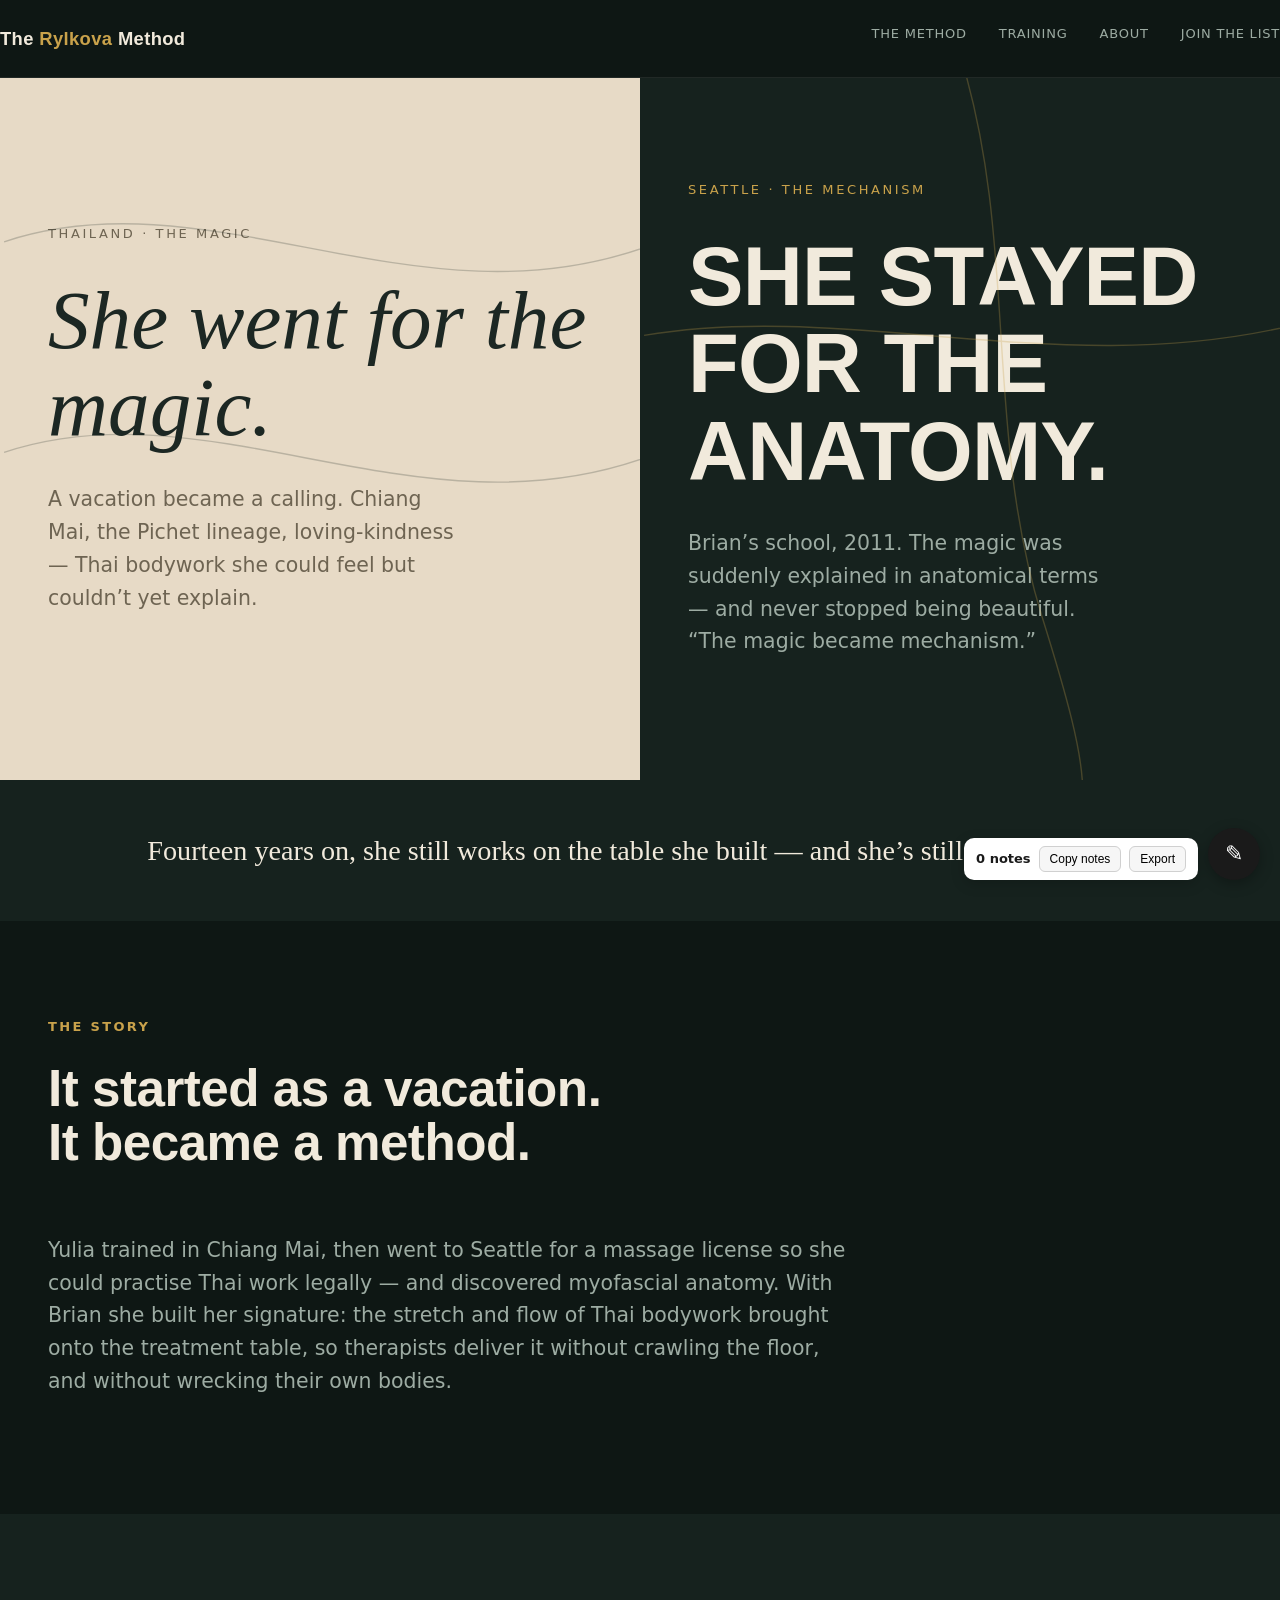
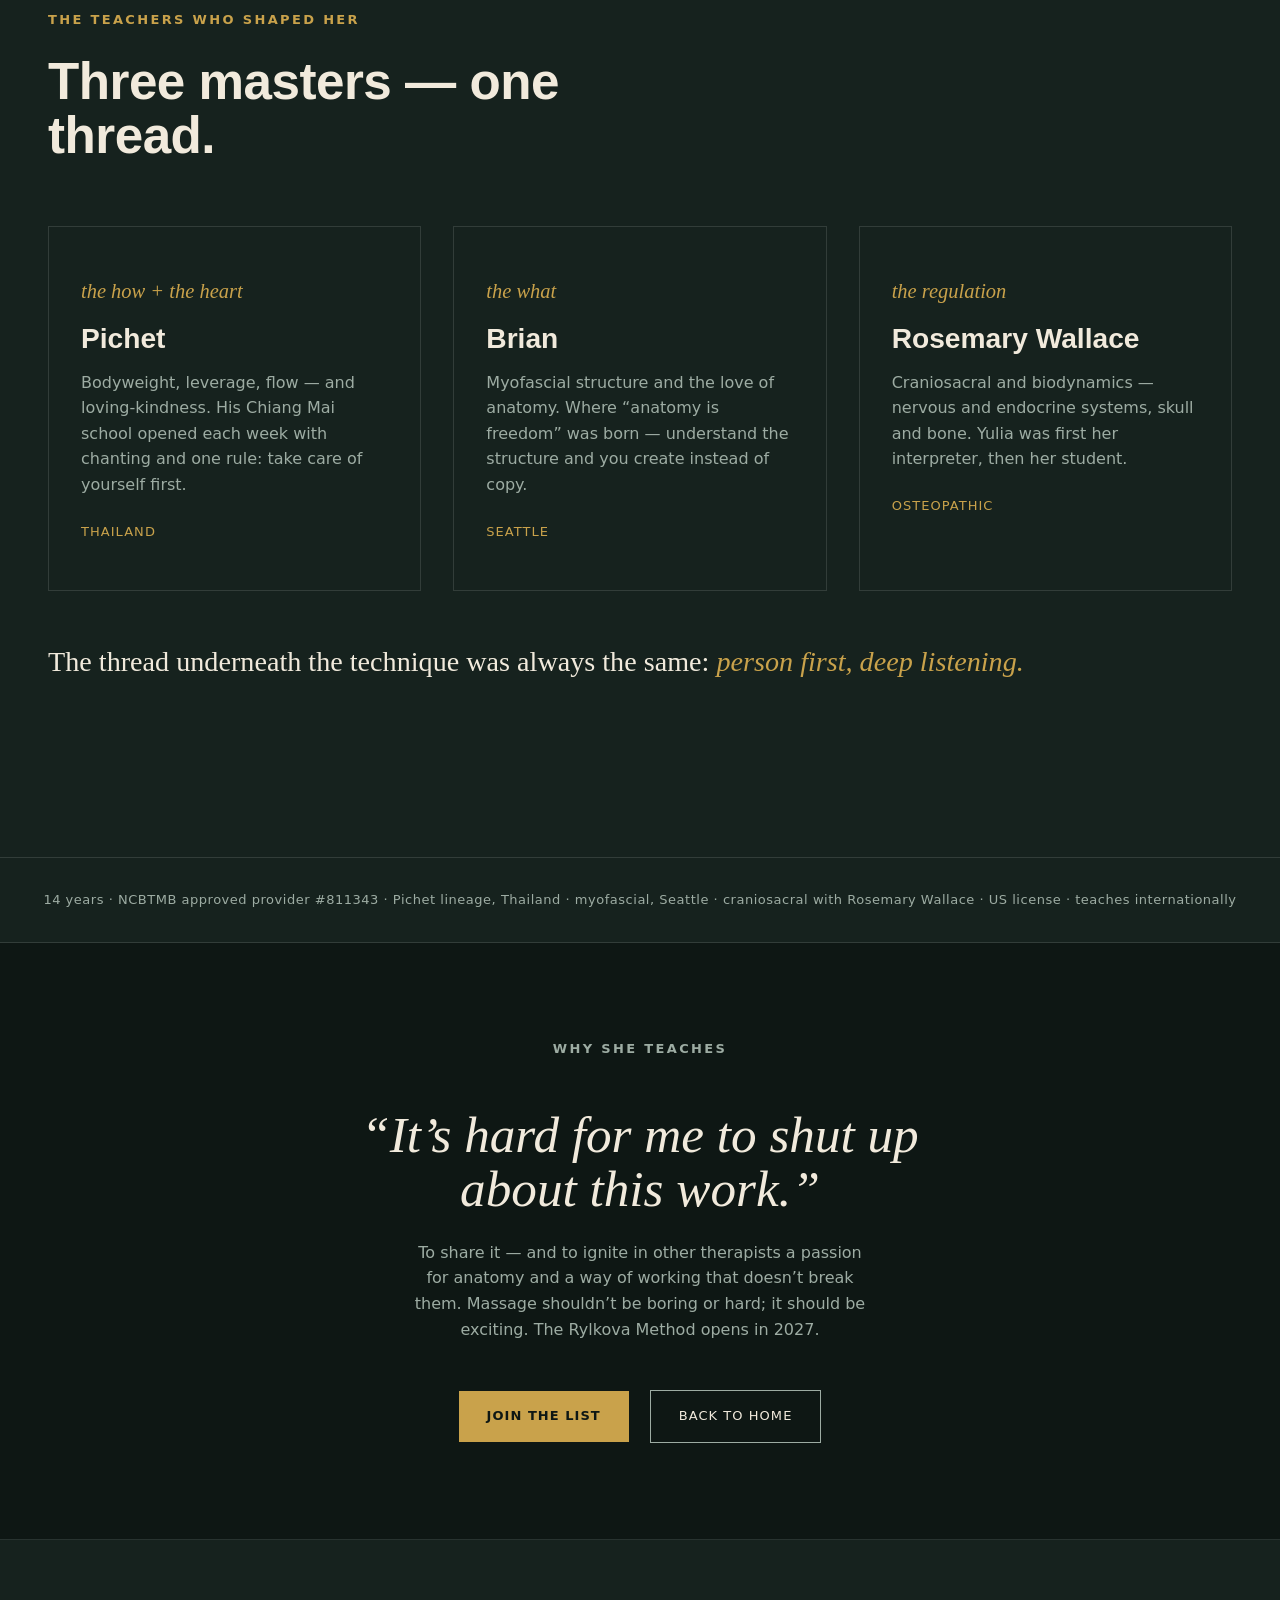
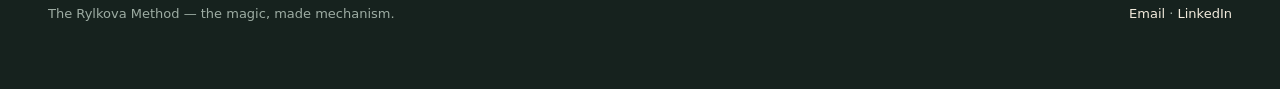
==== Website/about-b.html @ bdb1b386 "Add About Yulia page in all 3 routes (from June 2 transcript) Co-Authored-By: Claude Opus 4.8 <norep" ====
<!DOCTYPE html>
<html lang="en">
<head>
  <meta charset="UTF-8">
  <meta name="viewport" content="width=device-width, initial-scale=1">
  <title>About Yulia — The Rylkova Method · Route B</title>
  <meta name="description" content="Yulia went to Thailand for the magic and to Seattle for the mechanism — and carries both. 14 years of table bodywork, taught person-first.">
  <link rel="stylesheet" href="css/route-b.css">
  <link rel="stylesheet" href="css/annotate.css">
  <script src="js/annotate.js" defer></script>
</head>
<body data-page="about-b">

  <header class="site-header" data-section="header">
    <div class="wrap site-footer__row" style="border:none;padding:0;width:100%">
      <div class="wordmark">The <b>Rylkova</b> Method</div>
      <nav class="site-nav" aria-label="Primary">
        <a href="route-b.html#method">The Method</a>
        <a href="route-b.html#training">Training</a>
        <a href="about-b.html">About</a>
        <a href="route-b.html#list">Join the list</a>
      </nav>
    </div>
  </header>

  <main>
    <!-- HERO DIPTYCH: magic / mechanism = Thailand / Seattle -->
    <section class="diptych" data-section="about-hero" aria-label="Thailand and Seattle">
      <div class="panel panel--magic">
        <svg class="lines" viewBox="0 0 500 600" fill="none" stroke-width="1.2" aria-hidden="true">
          <path d="M-20 140 C 160 80, 340 220, 540 140"/>
          <path d="M-20 320 C 160 260, 340 400, 540 320"/>
        </svg>
        <p class="panel__label">Thailand · the magic</p>
        <h1 class="panel__title">She went for the magic.</h1>
        <p class="panel__body">A vacation became a calling. Chiang Mai, the Pichet lineage, loving-kindness — Thai bodywork she could feel but couldn’t yet explain.</p>
      </div>
      <div class="panel panel--mech">
        <svg class="lines" viewBox="0 0 500 600" fill="none" stroke-width="1.2" aria-hidden="true">
          <path d="M250 -20 C 300 140, 270 300, 320 460 S 360 620, 330 720"/>
          <path d="M-20 220 C 160 190, 340 260, 540 210"/>
        </svg>
        <p class="panel__label">Seattle · the mechanism</p>
        <h2 class="panel__title">She stayed for the anatomy.</h2>
        <p class="panel__body">Brian’s school, 2011. The magic was suddenly explained in anatomical terms — and never stopped being beautiful. “The magic became mechanism.”</p>
      </div>
    </section>

    <p class="seam-line wrap">Fourteen years on, she still works on the table she built — and she’s still <em>in love</em> with it.</p>

    <!-- THE STORY -->
    <section class="section section--alt" data-section="the-story" aria-labelledby="story-title">
      <div class="wrap">
        <div class="section__head">
          <p class="eyebrow">The story</p>
          <h2 id="story-title">It started as a vacation. It became a method.</h2>
        </div>
        <p class="panel__body" style="max-width:62ch;color:var(--color-muted-d);font-size:var(--text-lg)">
          Yulia trained in Chiang Mai, then went to Seattle for a massage license so she could practise Thai work legally — and discovered myofascial anatomy. With Brian she built her signature: the stretch and flow of Thai bodywork brought onto the treatment table, so therapists deliver it without crawling the floor, and without wrecking their own bodies.
        </p>
      </div>
    </section>

    <!-- THE TEACHERS -->
    <section class="section" data-section="teachers" aria-labelledby="teachers-title">
      <div class="wrap">
        <div class="section__head">
          <p class="eyebrow">The teachers who shaped her</p>
          <h2 id="teachers-title">Three masters — one thread.</h2>
        </div>
        <div class="layers">
          <article class="layer">
            <span class="layer__k">the how + the heart</span>
            <h3>Pichet</h3>
            <p>Bodyweight, leverage, flow — and loving-kindness. His Chiang Mai school opened each week with chanting and one rule: take care of yourself first.</p>
            <span class="layer__note">Thailand</span>
          </article>
          <article class="layer">
            <span class="layer__k">the what</span>
            <h3>Brian</h3>
            <p>Myofascial structure and the love of anatomy. Where “anatomy is freedom” was born — understand the structure and you create instead of copy.</p>
            <span class="layer__note">Seattle</span>
          </article>
          <article class="layer">
            <span class="layer__k">the regulation</span>
            <h3>Rosemary Wallace</h3>
            <p>Craniosacral and biodynamics — nervous and endocrine systems, skull and bone. Yulia was first her interpreter, then her student.</p>
            <span class="layer__note">Osteopathic</span>
          </article>
        </div>
        <p class="seam-line" style="text-align:left;padding-left:0">The thread underneath the technique was always the same: <em>person first, deep listening.</em></p>
      </div>
    </section>

    <div class="proof">14 years · NCBTMB approved provider #811343 · Pichet lineage, Thailand · myofascial, Seattle · craniosacral with Rosemary Wallace · US license · teaches internationally</div>

    <!-- WHY SHE TEACHES + CTA -->
    <section class="section section--alt cta" data-section="why-she-teaches" aria-labelledby="why-title">
      <div class="wrap">
        <p class="eyebrow">Why she teaches</p>
        <h2 id="why-title">“It’s hard for me to shut up about this work.”</h2>
        <p>To share it — and to ignite in other therapists a passion for anatomy and a way of working that doesn’t break them. Massage shouldn’t be boring or hard; it should be exciting. The Rylkova Method opens in 2027.</p>
        <div>
          <a class="btn btn--primary" href="route-b.html#list">Join the list</a>
          <a class="btn btn--ghost" href="route-b.html">Back to home</a>
        </div>
      </div>
    </section>
  </main>

  <footer class="site-footer" data-section="footer">
    <div class="wrap site-footer__row">
      <span>The Rylkova Method — the magic, made mechanism.</span>
      <span><a href="route-b.html#list">Email</a> · <a href="route-b.html#list">LinkedIn</a></span>
    </div>
  </footer>

</body>
</html>
---- Website/css/route-b.css ----
/* ============================================================================
   ROUTE B — "Magic / Mechanism"
   A diptych. The layout itself argues the spine: the felt (warm, organic) meets
   the named (dark, precise, anatomical). Energy from contrast; calm from space.
   Most authoritative / dramatic of the three.

   Intended production type (swap to self-hosted .woff2):
     Display : a tight modern grotesque (e.g. Neue Haas Grotesk / Söhne) for the
               "mechanism" voice, paired with an italic serif accent for "magic"
               (e.g. Tiempos Italic).
   ========================================================================== */

:root {
  --color-dark:    #16221E;  /* deep forest-slate — the "mechanism" ground */
  --color-darker:  #0E1714;
  --color-sand:    #E7DAC6;  /* warm sand — the "magic" ground */
  --color-cream:   #F1EADC;  /* light text on dark */
  --color-ink:     #1C2723;  /* dark text on sand */
  --color-muted-d: #9DACA3;  /* muted on dark */
  --color-muted-l: #6E6452;  /* muted on sand */
  --color-gold:    #C9A24B;  /* the accent — gilt, precise */

  --font-display: "Helvetica Neue", Helvetica, Arial, system-ui, sans-serif;
  --font-serif:   "Iowan Old Style", "Palatino Linotype", Palatino, Georgia, "Times New Roman", serif;
  --font-body:    system-ui, -apple-system, "Segoe UI", Roboto, Helvetica, Arial, sans-serif;

  --text-sm:   0.8125rem;
  --text-base: 1rem;
  --text-lg:   clamp(1.15rem, 1.6vw, 1.4rem);
  --text-xl:   clamp(1.4rem, 2.2vw, 1.9rem);
  --text-2xl:  clamp(2rem, 4vw, 3.2rem);
  --text-hero: clamp(2.6rem, 6.5vw, 5.6rem);

  --space-2: 16px; --space-3: 24px; --space-4: 32px;
  --space-6: 48px; --space-8: 64px; --space-12: 96px;
  --wrap: 1320px;
}

* { box-sizing: border-box; }
html { -webkit-font-smoothing: antialiased; text-rendering: optimizeLegibility; }
body {
  margin: 0;
  background: var(--color-dark);
  color: var(--color-cream);
  font-family: var(--font-body);
  line-height: 1.6;
}
.wrap { max-width: var(--wrap); margin: 0 auto; padding: 0 var(--space-3); }
@media (min-width: 1024px) { .wrap { padding: 0 var(--space-6); } }

h1, h2, h3 { margin: 0; line-height: 1.05; font-weight: 600; }
p { margin: 0 0 1em; }
a { color: inherit; }

.eyebrow {
  font-size: var(--text-sm); letter-spacing: 0.18em; text-transform: uppercase;
  color: var(--color-gold); margin: 0 0 var(--space-3); font-weight: 600;
}

/* ---- header ------------------------------------------------------------- */
.site-header {
  position: sticky; top: 0; z-index: 50;
  display: flex; align-items: center; justify-content: space-between;
  padding: var(--space-3) 0; background: var(--color-darker);
  border-bottom: 1px solid rgba(255,255,255,0.08);
}
.wordmark { font-family: var(--font-display); font-weight: 700; letter-spacing: 0.02em; font-size: 1.15rem; }
.wordmark b { color: var(--color-gold); }
.site-nav { display: none; gap: var(--space-4); font-size: var(--text-sm);
  letter-spacing: 0.06em; text-transform: uppercase; }
.site-nav a { text-decoration: none; color: var(--color-muted-d); transition: color 200ms ease; }
.site-nav a:hover { color: var(--color-cream); }
@media (min-width: 768px) { .site-nav { display: flex; } }

/* ---- hero diptych ------------------------------------------------------- */
.diptych { display: grid; grid-template-columns: minmax(0, 1fr); }
@media (min-width: 900px) { .diptych { grid-template-columns: repeat(2, minmax(0, 1fr)); min-height: 78vh; } }

.panel { padding: var(--space-12) var(--space-6); display: flex; flex-direction: column; justify-content: center; }
.panel--magic { background: var(--color-sand); color: var(--color-ink); position: relative; overflow: hidden; }
.panel--mech  { background: var(--color-dark); color: var(--color-cream); position: relative; overflow: hidden; }

.panel__label { font-size: var(--text-sm); letter-spacing: 0.2em; text-transform: uppercase; margin-bottom: var(--space-4); }
.panel--magic .panel__label { color: var(--color-muted-l); }
.panel--mech  .panel__label { color: var(--color-gold); }

.panel--magic .panel__title { font-family: var(--font-serif); font-style: italic; font-weight: 400; font-size: var(--text-hero); }
.panel--mech  .panel__title { font-family: var(--font-display); font-weight: 700; letter-spacing: -0.01em; font-size: var(--text-hero); text-transform: uppercase; }
.panel__body { font-size: var(--text-lg); max-width: 32ch; margin-top: var(--space-4); }
.panel--magic .panel__body { color: var(--color-muted-l); }
.panel--mech  .panel__body { color: var(--color-muted-d); }

/* decorative fascia/anatomy lines bleeding across the seam */
.panel svg.lines { position: absolute; inset: 0; width: 100%; height: 100%; pointer-events: none; }
.panel--magic svg.lines { opacity: 0.22; stroke: var(--color-ink); }
.panel--mech  svg.lines { opacity: 0.28; stroke: var(--color-gold); }

.seam-line { text-align: center; padding: var(--space-6) var(--space-3);
  font-family: var(--font-serif); font-size: var(--text-xl); }
.seam-line em { color: var(--color-gold); font-style: italic; }

/* ---- value blocks (three depths) --------------------------------------- */
.section { padding: var(--space-12) 0; }
.section--alt { background: var(--color-darker); }
.section__head { max-width: 56ch; margin-bottom: var(--space-8); }
.section__head h2 { font-family: var(--font-display); font-weight: 700; font-size: var(--text-2xl); letter-spacing: -0.01em; }

.layers { display: grid; grid-template-columns: minmax(0, 1fr); gap: var(--space-4); }
@media (min-width: 768px) { .layers { grid-template-columns: repeat(3, minmax(0, 1fr)); } }
.layer { border: 1px solid rgba(255,255,255,0.12); padding: var(--space-6) var(--space-4); }
.layer__k { font-family: var(--font-serif); font-style: italic; color: var(--color-gold); font-size: var(--text-lg); }
.layer h3 { font-family: var(--font-display); font-size: var(--text-xl); margin: var(--space-2) 0; }
.layer p { color: var(--color-muted-d); margin: 0; }
.layer__note { display: block; margin-top: var(--space-3); font-size: var(--text-sm); letter-spacing: 0.08em;
  text-transform: uppercase; color: var(--color-gold); }

/* ---- audience strip ----------------------------------------------------- */
.audience__grid { display: grid; grid-template-columns: minmax(0,1fr); gap: var(--space-4); }
@media (min-width: 768px) { .audience__grid { grid-template-columns: repeat(3, minmax(0,1fr)); } }
.audience__cell .eyebrow { margin-bottom: var(--space-2); }
.audience__cell p { font-size: var(--text-lg); font-family: var(--font-serif); margin: 0; }

/* ---- proof bar ---------------------------------------------------------- */
.proof { border-top: 1px solid rgba(255,255,255,0.12); border-bottom: 1px solid rgba(255,255,255,0.12);
  padding: var(--space-4) 0; font-size: var(--text-sm); color: var(--color-muted-d);
  letter-spacing: 0.04em; text-align: center; }

/* ---- CTA ---------------------------------------------------------------- */
.cta { text-align: center; }
.cta h2 { font-family: var(--font-serif); font-style: italic; font-weight: 400; font-size: var(--text-2xl);
  max-width: 24ch; margin: 0 auto var(--space-3); }
.cta p { color: var(--color-muted-d); max-width: 46ch; margin: 0 auto var(--space-6); }
.btn { display: inline-block; font-size: var(--text-sm); letter-spacing: 0.08em; text-transform: uppercase;
  text-decoration: none; padding: 15px 28px; transition: background 200ms ease, color 200ms ease; }
.btn--primary { background: var(--color-gold); color: var(--color-darker); font-weight: 600; }
.btn--primary:hover { background: var(--color-cream); }
.btn--ghost { border: 1px solid var(--color-muted-d); margin-left: var(--space-2); color: var(--color-cream); }
.btn--ghost:hover { border-color: var(--color-gold); color: var(--color-gold); }
.lead-magnet { margin-top: var(--space-6); font-size: var(--text-sm); color: var(--color-muted-d); }

/* ---- footer ------------------------------------------------------------- */
.site-footer { padding: var(--space-8) 0; font-size: var(--text-sm); color: var(--color-muted-d);
  border-top: 1px solid rgba(255,255,255,0.08); }
.site-footer a { color: var(--color-cream); text-decoration: none; }
.site-footer a:hover { color: var(--color-gold); }
.site-footer__row { display: flex; flex-wrap: wrap; gap: var(--space-4); justify-content: space-between; }

:focus-visible { outline: 2px solid var(--color-gold); outline-offset: 3px; }

@media (prefers-reduced-motion: reduce) {
  *, *::before, *::after { transition-duration: 0.01ms !important; animation-duration: 0.01ms !important; }
}
---- Website/css/annotate.css ----
/* annotate.css — shared styling for the review annotation tool.
   Neutral, route-agnostic. Removed before production. */

.annotate-ui {
  position: fixed;
  right: 20px;
  bottom: 20px;
  z-index: 99999;
  display: flex;
  align-items: flex-end;
  gap: 10px;
  font-family: system-ui, -apple-system, "Segoe UI", Roboto, sans-serif;
}

.annotate-toggle {
  width: 52px;
  height: 52px;
  border-radius: 50%;
  border: none;
  background: #1a1a1a;
  color: #fff;
  font-size: 22px;
  line-height: 1;
  cursor: pointer;
  box-shadow: 0 4px 14px rgba(0, 0, 0, 0.28);
  transition: transform 160ms ease, background 160ms ease;
}
.annotate-toggle:hover { transform: translateY(-2px); }
.annotate-toggle.is-active { background: #c0392b; }

.annotate-bar {
  display: flex;
  align-items: center;
  gap: 8px;
  padding: 8px 12px;
  background: #fff;
  border-radius: 10px;
  box-shadow: 0 4px 14px rgba(0, 0, 0, 0.18);
  font-size: 13px;
  color: #1a1a1a;
}
.annotate-bar button {
  border: 1px solid #d0d0d0;
  background: #f6f6f6;
  border-radius: 6px;
  padding: 5px 10px;
  font-size: 12px;
  cursor: pointer;
}
.annotate-bar button:hover { background: #ececec; }
.annotate-count { font-weight: 600; white-space: nowrap; }

/* crosshair while placing pins */
body.annotate-active { cursor: crosshair; }

.annotate-pin {
  position: absolute;
  transform: translate(-50%, -50%);
  width: 26px;
  height: 26px;
  border-radius: 50%;
  border: 2px solid #fff;
  background: #c0392b;
  color: #fff;
  font: 600 12px/1 system-ui, sans-serif;
  cursor: pointer;
  z-index: 99998;
  box-shadow: 0 2px 6px rgba(0, 0, 0, 0.35);
}

@media (prefers-reduced-motion: reduce) {
  .annotate-toggle { transition: none; }
}
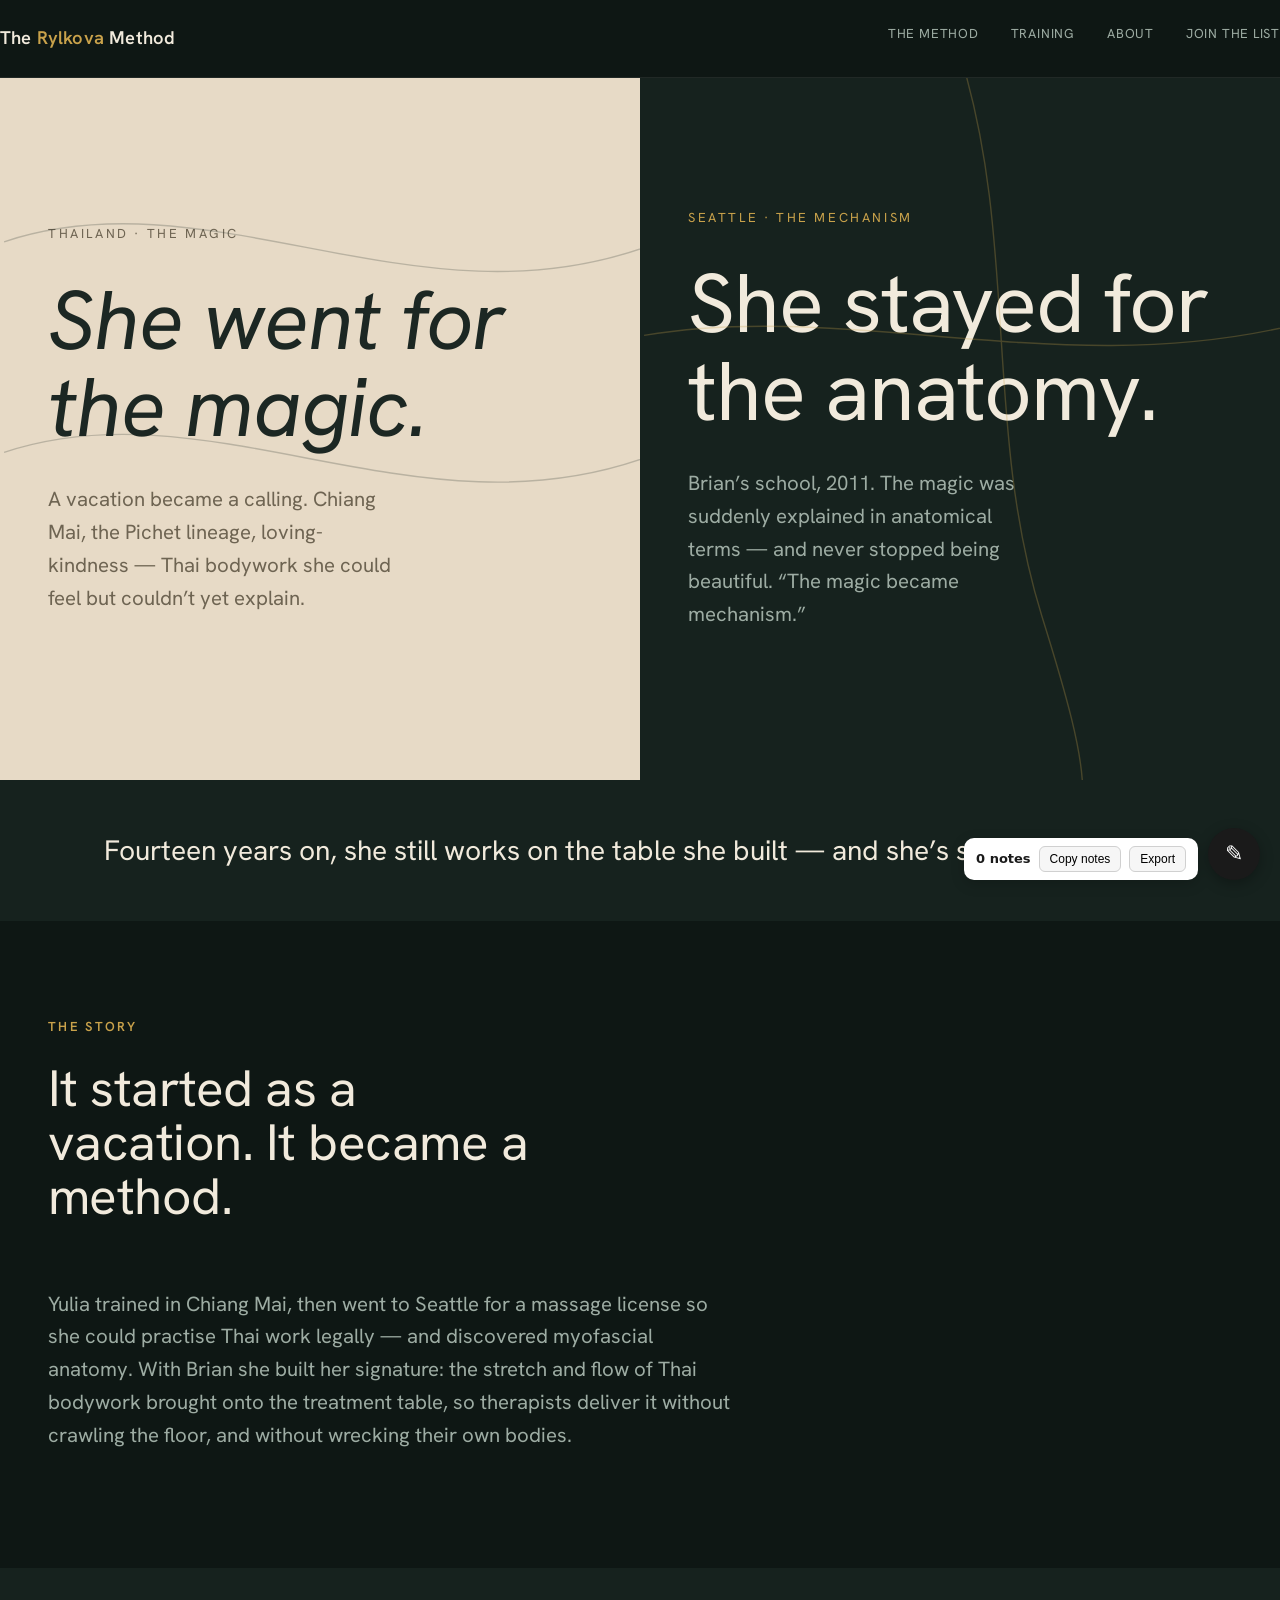
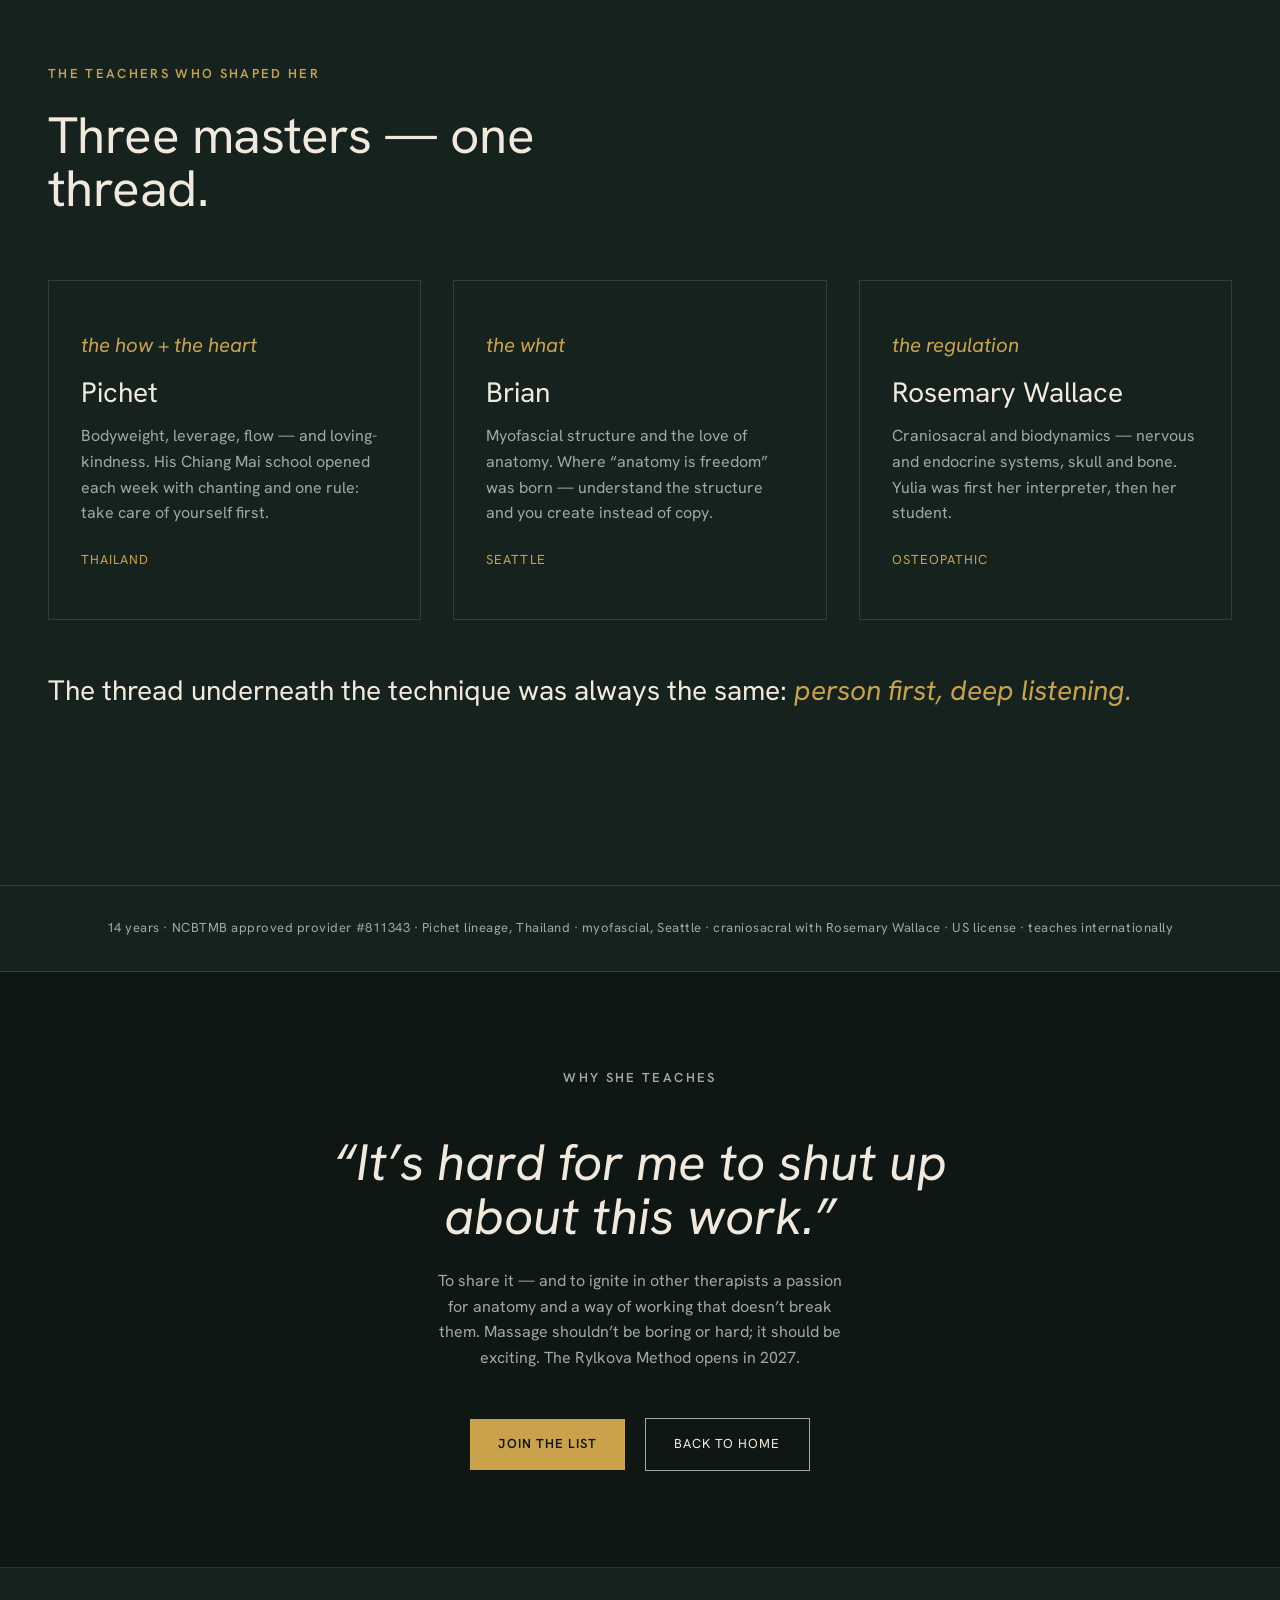
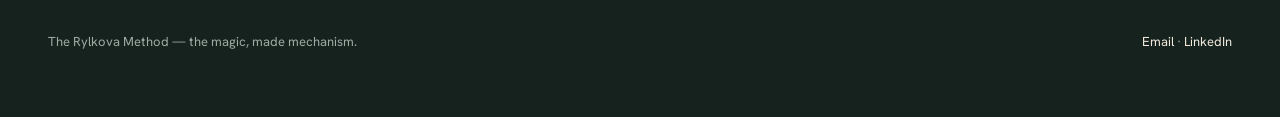
==== commit a8029e9b: "Route B: modest + elegant in Hanken Grotesk; drop the bold-caps 'mechanism' treatment Co-Authored-By" ====
--- a/Website/about-b.html
+++ b/Website/about-b.html
@@ -5,6 +5,7 @@
   <meta name="viewport" content="width=device-width, initial-scale=1">
   <title>About Yulia — The Rylkova Method · Route B</title>
   <meta name="description" content="Yulia went to Thailand for the magic and to Seattle for the mechanism — and carries both. 14 years of table bodywork, taught person-first.">
+  <link rel="preload" href="fonts/Hanken-400.woff2" as="font" type="font/woff2" crossorigin>
   <link rel="stylesheet" href="css/route-b.css">
   <link rel="stylesheet" href="css/annotate.css">
   <script src="js/annotate.js" defer></script>
--- a/Website/css/route-b.css
+++ b/Website/css/route-b.css
@@ -10,6 +10,10 @@
                (e.g. Tiempos Italic).
    ========================================================================== */
 
+@font-face { font-family: "Hanken Grotesk"; src: url("../fonts/Hanken-400.woff2") format("woff2"); font-weight: 400; font-style: normal; font-display: swap; }
+@font-face { font-family: "Hanken Grotesk"; src: url("../fonts/Hanken-400i.woff2") format("woff2"); font-weight: 400; font-style: italic; font-display: swap; }
+@font-face { font-family: "Hanken Grotesk"; src: url("../fonts/Hanken-600.woff2") format("woff2"); font-weight: 600; font-style: normal; font-display: swap; }
+
 :root {
   --color-dark:    #16221E;  /* deep forest-slate — the "mechanism" ground */
   --color-darker:  #0E1714;
@@ -20,9 +24,9 @@
   --color-muted-l: #6E6452;  /* muted on sand */
   --color-gold:    #C9A24B;  /* the accent — gilt, precise */
 
-  --font-display: "Helvetica Neue", Helvetica, Arial, system-ui, sans-serif;
-  --font-serif:   "Iowan Old Style", "Palatino Linotype", Palatino, Georgia, "Times New Roman", serif;
-  --font-body:    system-ui, -apple-system, "Segoe UI", Roboto, Helvetica, Arial, sans-serif;
+  --font-display: "Hanken Grotesk", "Helvetica Neue", Helvetica, Arial, system-ui, sans-serif;
+  --font-serif:   "Hanken Grotesk", "Helvetica Neue", Helvetica, Arial, system-ui, sans-serif; /* alias — modest sans; italics render as real Hanken italic */
+  --font-body:    "Hanken Grotesk", "Helvetica Neue", Helvetica, Arial, system-ui, sans-serif;
 
   --text-sm:   0.8125rem;
   --text-base: 1rem;
@@ -48,7 +52,7 @@
 .wrap { max-width: var(--wrap); margin: 0 auto; padding: 0 var(--space-3); }
 @media (min-width: 1024px) { .wrap { padding: 0 var(--space-6); } }
 
-h1, h2, h3 { margin: 0; line-height: 1.05; font-weight: 600; }
+h1, h2, h3 { margin: 0; line-height: 1.05; font-weight: 500; }
 p { margin: 0 0 1em; }
 a { color: inherit; }
 
@@ -64,7 +68,7 @@
   padding: var(--space-3) 0; background: var(--color-darker);
   border-bottom: 1px solid rgba(255,255,255,0.08);
 }
-.wordmark { font-family: var(--font-display); font-weight: 700; letter-spacing: 0.02em; font-size: 1.15rem; }
+.wordmark { font-family: var(--font-display); font-weight: 600; letter-spacing: 0.01em; font-size: 1.15rem; }
 .wordmark b { color: var(--color-gold); }
 .site-nav { display: none; gap: var(--space-4); font-size: var(--text-sm);
   letter-spacing: 0.06em; text-transform: uppercase; }
@@ -84,8 +88,8 @@
 .panel--magic .panel__label { color: var(--color-muted-l); }
 .panel--mech  .panel__label { color: var(--color-gold); }
 
-.panel--magic .panel__title { font-family: var(--font-serif); font-style: italic; font-weight: 400; font-size: var(--text-hero); }
-.panel--mech  .panel__title { font-family: var(--font-display); font-weight: 700; letter-spacing: -0.01em; font-size: var(--text-hero); text-transform: uppercase; }
+.panel--magic .panel__title { font-family: var(--font-serif); font-style: italic; font-weight: 400; letter-spacing: -0.015em; font-size: var(--text-hero); }
+.panel--mech  .panel__title { font-family: var(--font-display); font-weight: 400; letter-spacing: -0.015em; font-size: var(--text-hero); }
 .panel__body { font-size: var(--text-lg); max-width: 32ch; margin-top: var(--space-4); }
 .panel--magic .panel__body { color: var(--color-muted-l); }
 .panel--mech  .panel__body { color: var(--color-muted-d); }
@@ -103,7 +107,7 @@
 .section { padding: var(--space-12) 0; }
 .section--alt { background: var(--color-darker); }
 .section__head { max-width: 56ch; margin-bottom: var(--space-8); }
-.section__head h2 { font-family: var(--font-display); font-weight: 700; font-size: var(--text-2xl); letter-spacing: -0.01em; }
+.section__head h2 { font-family: var(--font-display); font-weight: 500; font-size: var(--text-2xl); letter-spacing: -0.01em; }
 
 .layers { display: grid; grid-template-columns: minmax(0, 1fr); gap: var(--space-4); }
 @media (min-width: 768px) { .layers { grid-template-columns: repeat(3, minmax(0, 1fr)); } }
@@ -147,6 +151,11 @@
 
 :focus-visible { outline: 2px solid var(--color-gold); outline-offset: 3px; }
 
+/* placeholder banner — work-in-progress section, removed when content is finalised */
+.dev-note { display: inline-block; border: 1px dashed var(--color-gold); color: var(--color-gold);
+  font-size: var(--text-sm); letter-spacing: 0.1em; text-transform: uppercase;
+  padding: 8px 14px; margin-bottom: var(--space-6); }
+
 @media (prefers-reduced-motion: reduce) {
   *, *::before, *::after { transition-duration: 0.01ms !important; animation-duration: 0.01ms !important; }
 }
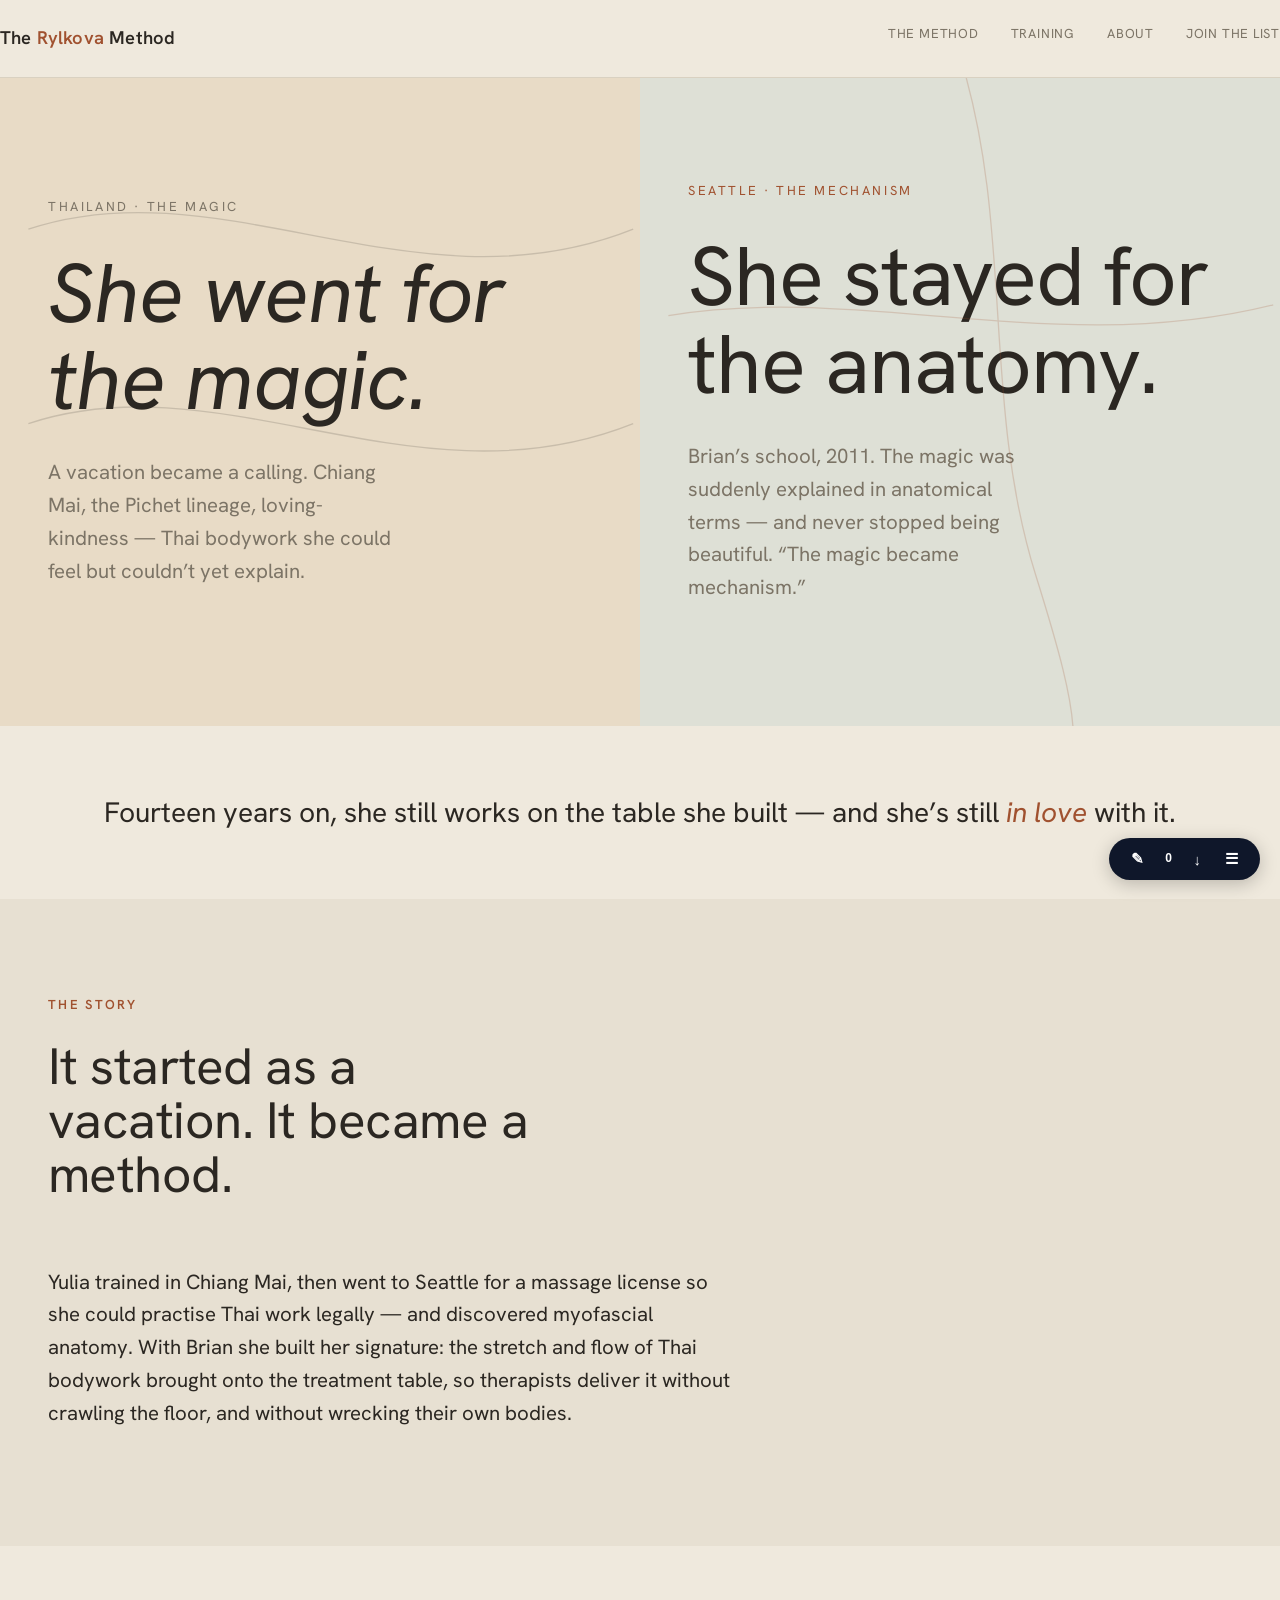
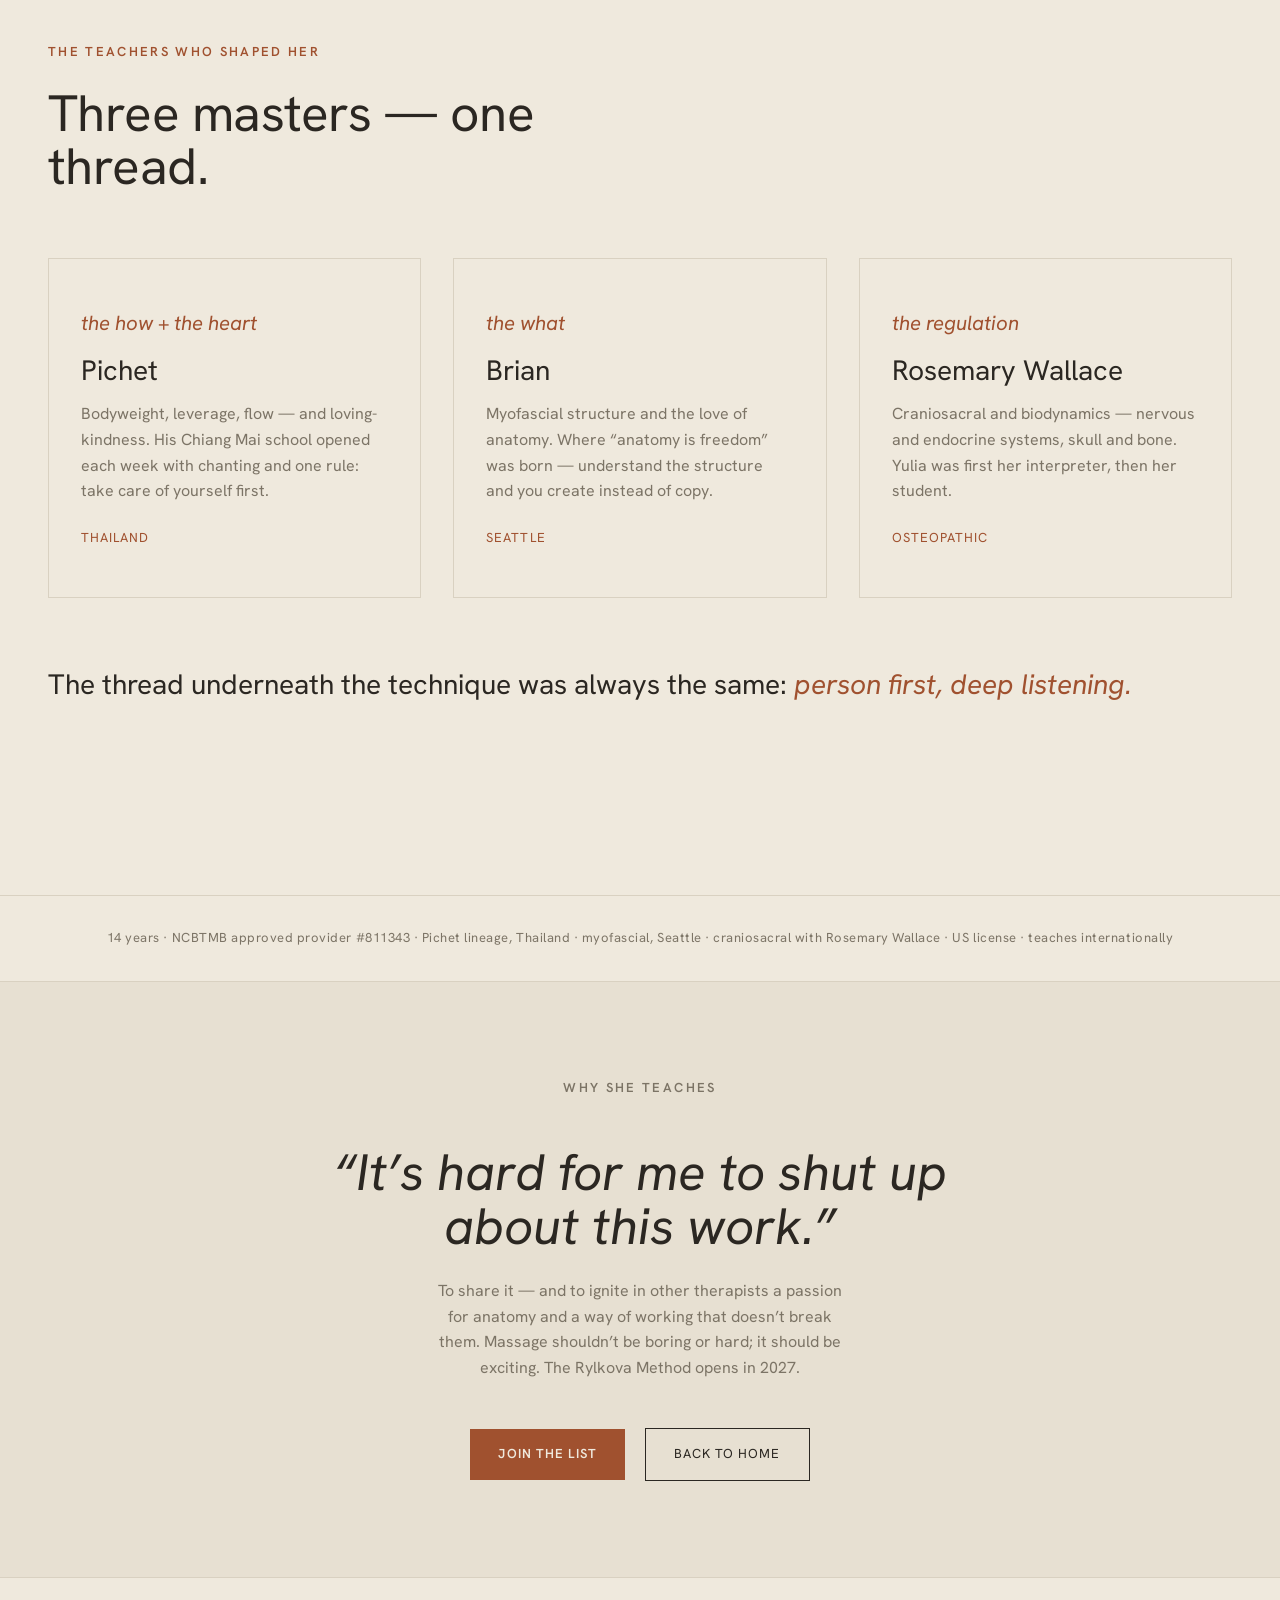
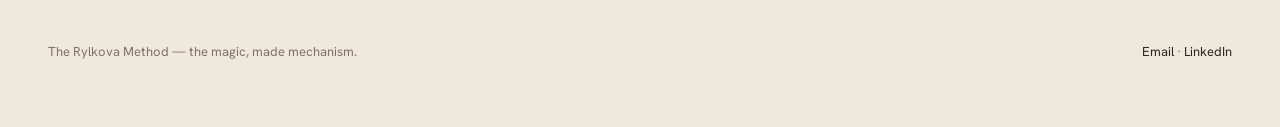
==== commit 1293bdeb: "Use canonical SuperStories annotation tool (shared backend) instead of custom build Co-Authored-By: " ====
--- a/Website/about-b.html
+++ b/Website/about-b.html
@@ -7,7 +7,7 @@
   <meta name="description" content="Yulia went to Thailand for the magic and to Seattle for the mechanism — and carries both. 14 years of table bodywork, taught person-first.">
   <link rel="preload" href="fonts/Hanken-400.woff2" as="font" type="font/woff2" crossorigin>
   <link rel="stylesheet" href="css/route-b.css">
-  <link rel="stylesheet" href="css/annotate.css">
+  <script>window.SS_ANNOTATIONS={api:"https://annotations.superstories.com",project:"rylkova"};</script>
   <script src="js/annotate.js" defer></script>
 </head>
 <body data-page="about-b">
--- a/Website/css/route-b.css
+++ b/Website/css/route-b.css
@@ -1,13 +1,11 @@
 /* ============================================================================
    ROUTE B — "Magic / Mechanism"
-   A diptych. The layout itself argues the spine: the felt (warm, organic) meets
-   the named (dark, precise, anatomical). Energy from contrast; calm from space.
-   Most authoritative / dramatic of the three.
+   A diptych. The layout argues the spine: the felt (warm) meets the named (calm,
+   precise). LIGHT palette — two soft tones, not a heavy dark block. Modest +
+   elegant; contrast comes from warm-vs-cool and italic-vs-roman, not from weight.
 
-   Intended production type (swap to self-hosted .woff2):
-     Display : a tight modern grotesque (e.g. Neue Haas Grotesk / Söhne) for the
-               "mechanism" voice, paired with an italic serif accent for "magic"
-               (e.g. Tiempos Italic).
+   Type: self-hosted Hanken Grotesk (modest sans). Accent: clay (not gold — gold
+   reads cheap on light).
    ========================================================================== */
 
 @font-face { font-family: "Hanken Grotesk"; src: url("../fonts/Hanken-400.woff2") format("woff2"); font-weight: 400; font-style: normal; font-display: swap; }
@@ -15,14 +13,14 @@
 @font-face { font-family: "Hanken Grotesk"; src: url("../fonts/Hanken-600.woff2") format("woff2"); font-weight: 600; font-style: normal; font-display: swap; }
 
 :root {
-  --color-dark:    #16221E;  /* deep forest-slate — the "mechanism" ground */
-  --color-darker:  #0E1714;
-  --color-sand:    #E7DAC6;  /* warm sand — the "magic" ground */
-  --color-cream:   #F1EADC;  /* light text on dark */
-  --color-ink:     #1C2723;  /* dark text on sand */
-  --color-muted-d: #9DACA3;  /* muted on dark */
-  --color-muted-l: #6E6452;  /* muted on sand */
-  --color-gold:    #C9A24B;  /* the accent — gilt, precise */
+  --color-bg:      #EFE9DD;  /* warm light linen — page background */
+  --color-sand:    #E8DBC6;  /* warm sand — the "magic" panel */
+  --color-stone:   #DEE0D6;  /* cool calm stone — the "mechanism" panel */
+  --color-surface: #E7E0D2;  /* alt sections / panels */
+  --color-ink:     #2B2722;  /* deep warm charcoal — all text */
+  --color-muted:   #7C7466;  /* softened ink — secondary text */
+  --color-line:    #D9D1C1;  /* hairlines */
+  --color-accent:  #A0512F;  /* refined clay — the single accent */
 
   --font-display: "Hanken Grotesk", "Helvetica Neue", Helvetica, Arial, system-ui, sans-serif;
   --font-serif:   "Hanken Grotesk", "Helvetica Neue", Helvetica, Arial, system-ui, sans-serif; /* alias — modest sans; italics render as real Hanken italic */
@@ -44,8 +42,8 @@
 html { -webkit-font-smoothing: antialiased; text-rendering: optimizeLegibility; }
 body {
   margin: 0;
-  background: var(--color-dark);
-  color: var(--color-cream);
+  background: var(--color-bg);
+  color: var(--color-ink);
   font-family: var(--font-body);
   line-height: 1.6;
 }
@@ -58,65 +56,64 @@
 
 .eyebrow {
   font-size: var(--text-sm); letter-spacing: 0.18em; text-transform: uppercase;
-  color: var(--color-gold); margin: 0 0 var(--space-3); font-weight: 600;
+  color: var(--color-accent); margin: 0 0 var(--space-3); font-weight: 600;
 }
 
 /* ---- header ------------------------------------------------------------- */
 .site-header {
   position: sticky; top: 0; z-index: 50;
   display: flex; align-items: center; justify-content: space-between;
-  padding: var(--space-3) 0; background: var(--color-darker);
-  border-bottom: 1px solid rgba(255,255,255,0.08);
+  padding: var(--space-3) 0; background: var(--color-bg);
+  border-bottom: 1px solid var(--color-line);
 }
 .wordmark { font-family: var(--font-display); font-weight: 600; letter-spacing: 0.01em; font-size: 1.15rem; }
-.wordmark b { color: var(--color-gold); }
+.wordmark b { color: var(--color-accent); }
 .site-nav { display: none; gap: var(--space-4); font-size: var(--text-sm);
   letter-spacing: 0.06em; text-transform: uppercase; }
-.site-nav a { text-decoration: none; color: var(--color-muted-d); transition: color 200ms ease; }
-.site-nav a:hover { color: var(--color-cream); }
+.site-nav a { text-decoration: none; color: var(--color-muted); transition: color 200ms ease; }
+.site-nav a:hover { color: var(--color-ink); }
 @media (min-width: 768px) { .site-nav { display: flex; } }
 
 /* ---- hero diptych ------------------------------------------------------- */
 .diptych { display: grid; grid-template-columns: minmax(0, 1fr); }
-@media (min-width: 900px) { .diptych { grid-template-columns: repeat(2, minmax(0, 1fr)); min-height: 78vh; } }
+@media (min-width: 900px) { .diptych { grid-template-columns: repeat(2, minmax(0, 1fr)); min-height: 72vh; } }
 
-.panel { padding: var(--space-12) var(--space-6); display: flex; flex-direction: column; justify-content: center; }
-.panel--magic { background: var(--color-sand); color: var(--color-ink); position: relative; overflow: hidden; }
-.panel--mech  { background: var(--color-dark); color: var(--color-cream); position: relative; overflow: hidden; }
+.panel { padding: var(--space-12) var(--space-6); display: flex; flex-direction: column; justify-content: center;
+  color: var(--color-ink); position: relative; overflow: hidden; }
+.panel--magic { background: var(--color-sand); }
+.panel--mech  { background: var(--color-stone); }
 
-.panel__label { font-size: var(--text-sm); letter-spacing: 0.2em; text-transform: uppercase; margin-bottom: var(--space-4); }
-.panel--magic .panel__label { color: var(--color-muted-l); }
-.panel--mech  .panel__label { color: var(--color-gold); }
+.panel__label { font-size: var(--text-sm); letter-spacing: 0.2em; text-transform: uppercase; margin-bottom: var(--space-4);
+  color: var(--color-accent); }
+.panel--magic .panel__label { color: var(--color-muted); }
 
 .panel--magic .panel__title { font-family: var(--font-serif); font-style: italic; font-weight: 400; letter-spacing: -0.015em; font-size: var(--text-hero); }
 .panel--mech  .panel__title { font-family: var(--font-display); font-weight: 400; letter-spacing: -0.015em; font-size: var(--text-hero); }
-.panel__body { font-size: var(--text-lg); max-width: 32ch; margin-top: var(--space-4); }
-.panel--magic .panel__body { color: var(--color-muted-l); }
-.panel--mech  .panel__body { color: var(--color-muted-d); }
+.panel__body { font-size: var(--text-lg); max-width: 32ch; margin-top: var(--space-4); color: var(--color-muted); }
 
 /* decorative fascia/anatomy lines bleeding across the seam */
 .panel svg.lines { position: absolute; inset: 0; width: 100%; height: 100%; pointer-events: none; }
-.panel--magic svg.lines { opacity: 0.22; stroke: var(--color-ink); }
-.panel--mech  svg.lines { opacity: 0.28; stroke: var(--color-gold); }
+.panel--magic svg.lines { opacity: 0.16; stroke: var(--color-ink); }
+.panel--mech  svg.lines { opacity: 0.20; stroke: var(--color-accent); }
 
-.seam-line { text-align: center; padding: var(--space-6) var(--space-3);
-  font-family: var(--font-serif); font-size: var(--text-xl); }
-.seam-line em { color: var(--color-gold); font-style: italic; }
+.seam-line { text-align: center; padding: var(--space-8) var(--space-3);
+  font-family: var(--font-serif); font-size: var(--text-xl); color: var(--color-ink); }
+.seam-line em { color: var(--color-accent); font-style: italic; }
 
 /* ---- value blocks (three depths) --------------------------------------- */
 .section { padding: var(--space-12) 0; }
-.section--alt { background: var(--color-darker); }
+.section--alt { background: var(--color-surface); }
 .section__head { max-width: 56ch; margin-bottom: var(--space-8); }
 .section__head h2 { font-family: var(--font-display); font-weight: 500; font-size: var(--text-2xl); letter-spacing: -0.01em; }
 
 .layers { display: grid; grid-template-columns: minmax(0, 1fr); gap: var(--space-4); }
 @media (min-width: 768px) { .layers { grid-template-columns: repeat(3, minmax(0, 1fr)); } }
-.layer { border: 1px solid rgba(255,255,255,0.12); padding: var(--space-6) var(--space-4); }
-.layer__k { font-family: var(--font-serif); font-style: italic; color: var(--color-gold); font-size: var(--text-lg); }
+.layer { border: 1px solid var(--color-line); padding: var(--space-6) var(--space-4); }
+.layer__k { font-family: var(--font-serif); font-style: italic; color: var(--color-accent); font-size: var(--text-lg); }
 .layer h3 { font-family: var(--font-display); font-size: var(--text-xl); margin: var(--space-2) 0; }
-.layer p { color: var(--color-muted-d); margin: 0; }
+.layer p { color: var(--color-muted); margin: 0; }
 .layer__note { display: block; margin-top: var(--space-3); font-size: var(--text-sm); letter-spacing: 0.08em;
-  text-transform: uppercase; color: var(--color-gold); }
+  text-transform: uppercase; color: var(--color-accent); }
 
 /* ---- audience strip ----------------------------------------------------- */
 .audience__grid { display: grid; grid-template-columns: minmax(0,1fr); gap: var(--space-4); }
@@ -125,34 +122,34 @@
 .audience__cell p { font-size: var(--text-lg); font-family: var(--font-serif); margin: 0; }
 
 /* ---- proof bar ---------------------------------------------------------- */
-.proof { border-top: 1px solid rgba(255,255,255,0.12); border-bottom: 1px solid rgba(255,255,255,0.12);
-  padding: var(--space-4) 0; font-size: var(--text-sm); color: var(--color-muted-d);
+.proof { border-top: 1px solid var(--color-line); border-bottom: 1px solid var(--color-line);
+  padding: var(--space-4) 0; font-size: var(--text-sm); color: var(--color-muted);
   letter-spacing: 0.04em; text-align: center; }
 
 /* ---- CTA ---------------------------------------------------------------- */
 .cta { text-align: center; }
 .cta h2 { font-family: var(--font-serif); font-style: italic; font-weight: 400; font-size: var(--text-2xl);
   max-width: 24ch; margin: 0 auto var(--space-3); }
-.cta p { color: var(--color-muted-d); max-width: 46ch; margin: 0 auto var(--space-6); }
+.cta p { color: var(--color-muted); max-width: 46ch; margin: 0 auto var(--space-6); }
 .btn { display: inline-block; font-size: var(--text-sm); letter-spacing: 0.08em; text-transform: uppercase;
   text-decoration: none; padding: 15px 28px; transition: background 200ms ease, color 200ms ease; }
-.btn--primary { background: var(--color-gold); color: var(--color-darker); font-weight: 600; }
-.btn--primary:hover { background: var(--color-cream); }
-.btn--ghost { border: 1px solid var(--color-muted-d); margin-left: var(--space-2); color: var(--color-cream); }
-.btn--ghost:hover { border-color: var(--color-gold); color: var(--color-gold); }
-.lead-magnet { margin-top: var(--space-6); font-size: var(--text-sm); color: var(--color-muted-d); }
+.btn--primary { background: var(--color-accent); color: var(--color-bg); font-weight: 600; }
+.btn--primary:hover { background: var(--color-ink); }
+.btn--ghost { border: 1px solid var(--color-ink); margin-left: var(--space-2); color: var(--color-ink); }
+.btn--ghost:hover { background: var(--color-ink); color: var(--color-bg); }
+.lead-magnet { margin-top: var(--space-6); font-size: var(--text-sm); color: var(--color-muted); }
 
 /* ---- footer ------------------------------------------------------------- */
-.site-footer { padding: var(--space-8) 0; font-size: var(--text-sm); color: var(--color-muted-d);
-  border-top: 1px solid rgba(255,255,255,0.08); }
-.site-footer a { color: var(--color-cream); text-decoration: none; }
-.site-footer a:hover { color: var(--color-gold); }
+.site-footer { padding: var(--space-8) 0; font-size: var(--text-sm); color: var(--color-muted);
+  border-top: 1px solid var(--color-line); }
+.site-footer a { color: var(--color-ink); text-decoration: none; }
+.site-footer a:hover { color: var(--color-accent); }
 .site-footer__row { display: flex; flex-wrap: wrap; gap: var(--space-4); justify-content: space-between; }
 
-:focus-visible { outline: 2px solid var(--color-gold); outline-offset: 3px; }
+:focus-visible { outline: 2px solid var(--color-accent); outline-offset: 3px; }
 
 /* placeholder banner — work-in-progress section, removed when content is finalised */
-.dev-note { display: inline-block; border: 1px dashed var(--color-gold); color: var(--color-gold);
+.dev-note { display: inline-block; border: 1px dashed var(--color-accent); color: var(--color-accent);
   font-size: var(--text-sm); letter-spacing: 0.1em; text-transform: uppercase;
   padding: 8px 14px; margin-bottom: var(--space-6); }
 
